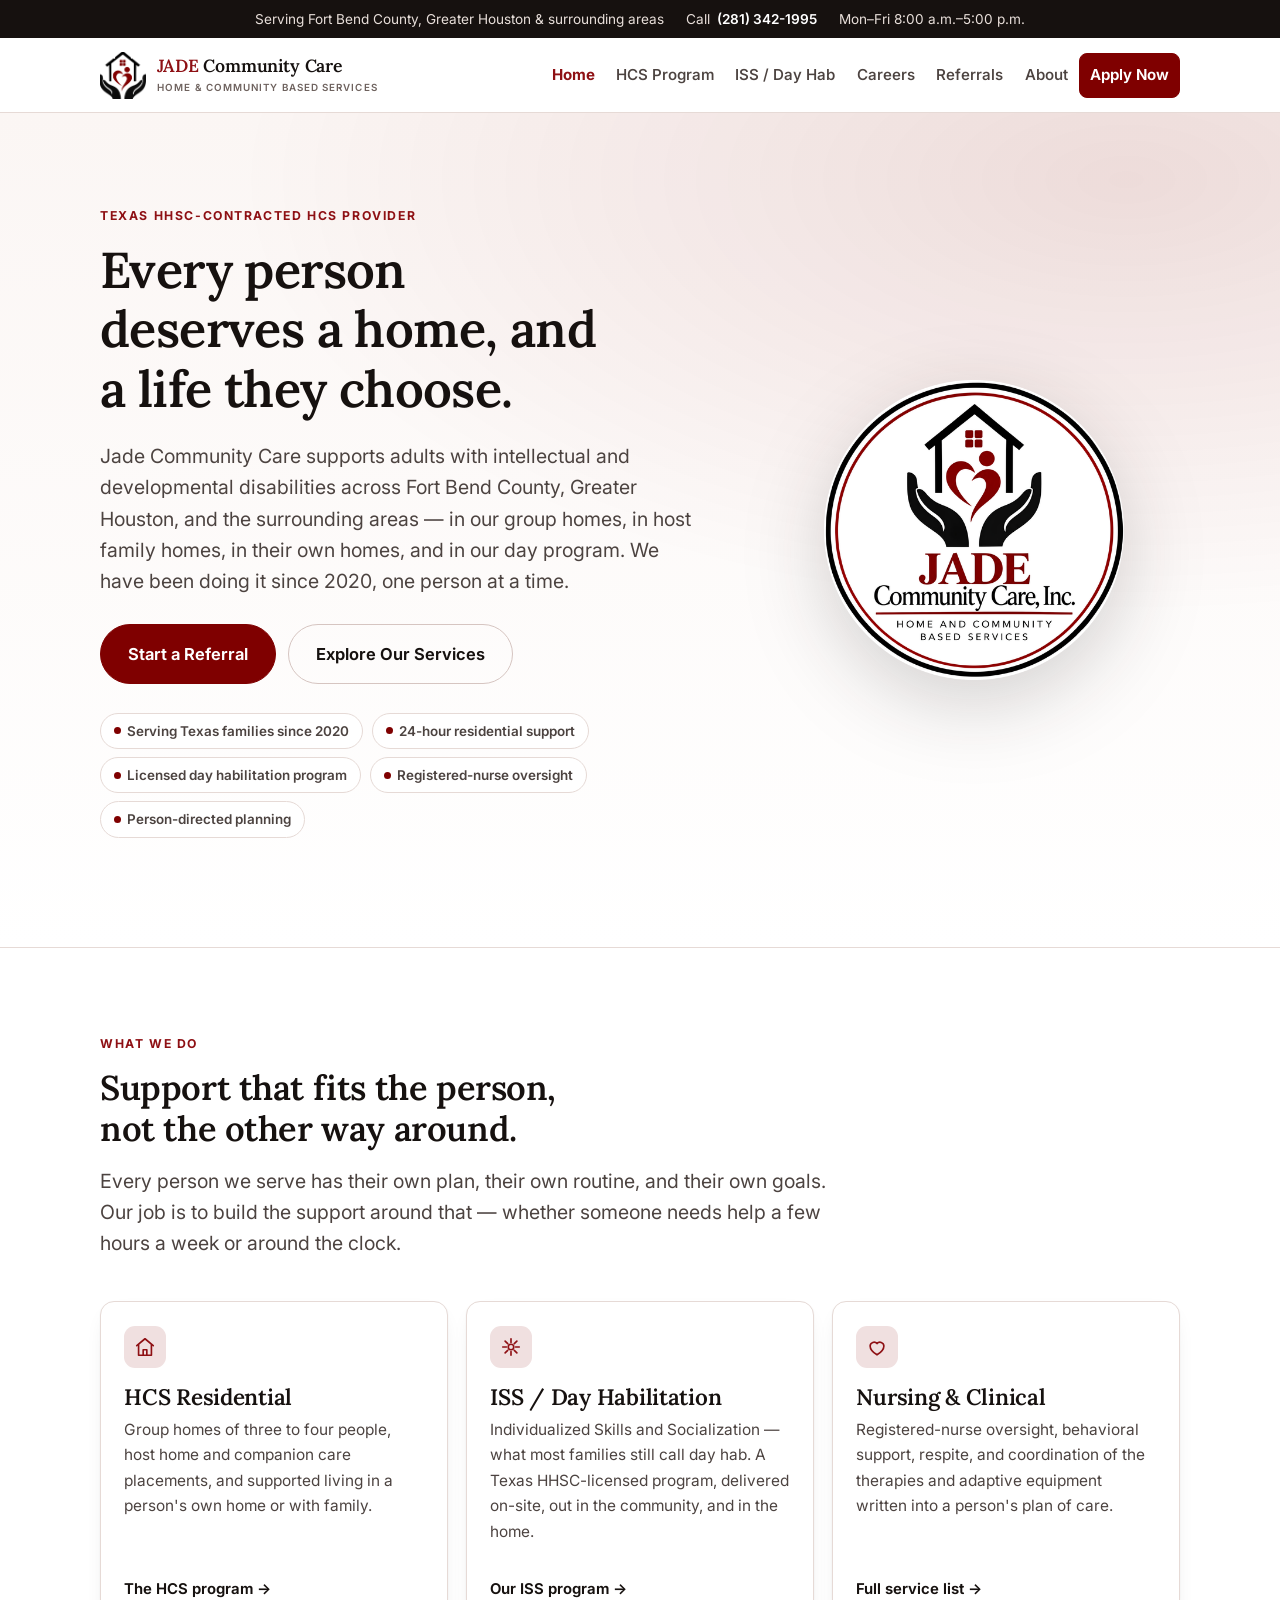
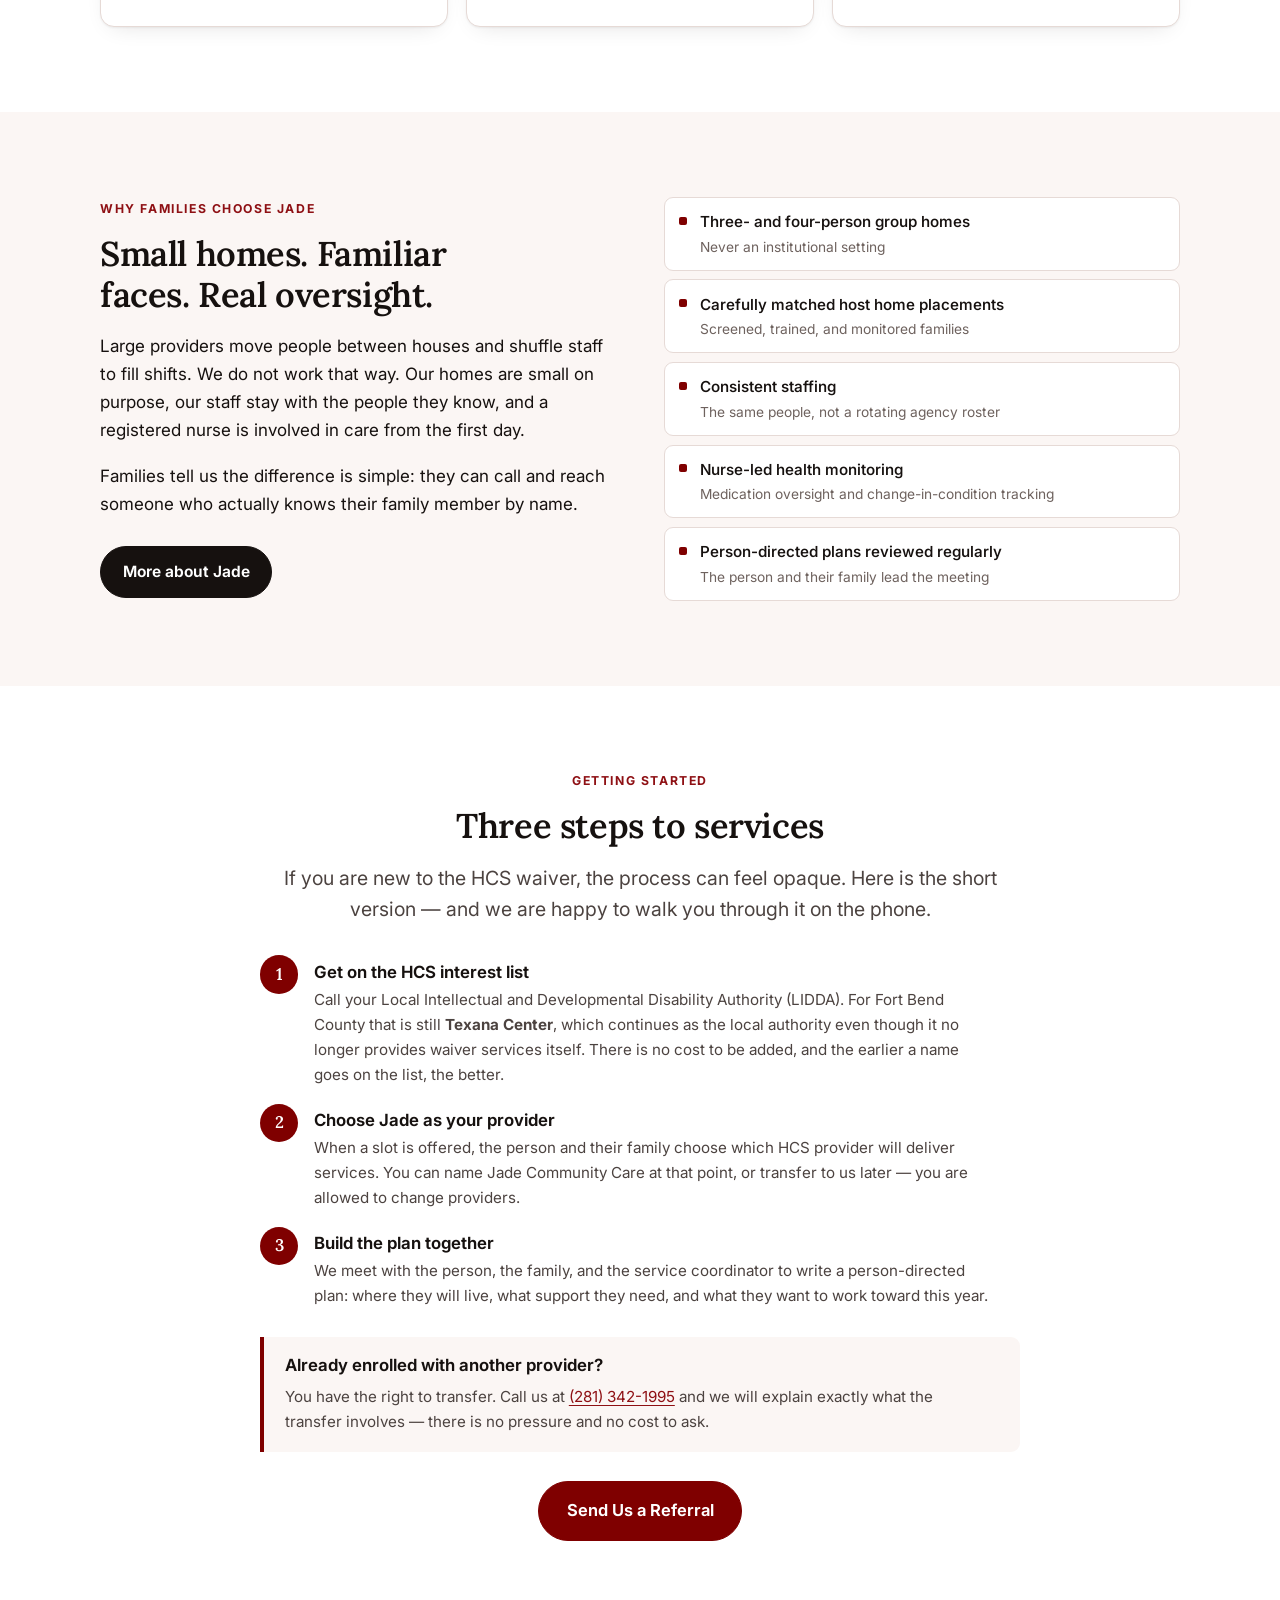
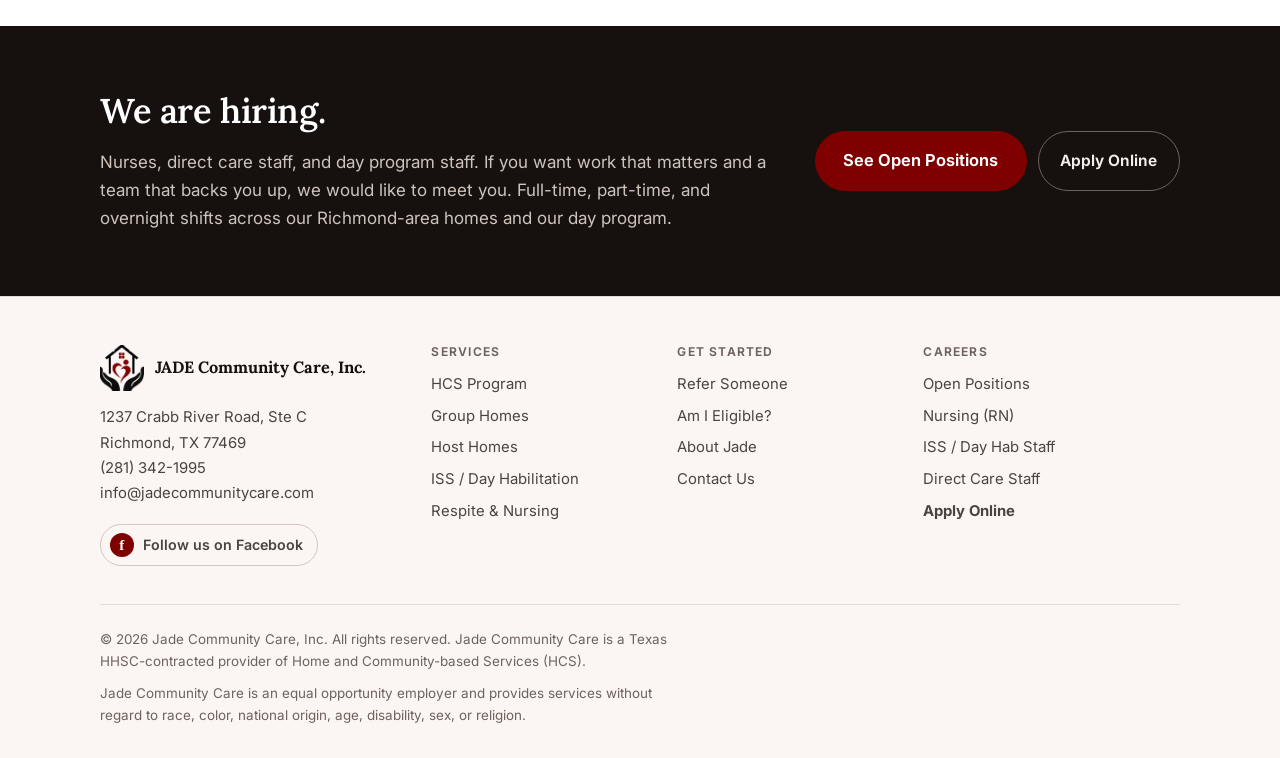
==== index.html @ 26a72722 "Add files via upload Initial site upload" ====
<!DOCTYPE html>
<html lang="en">
<head>
<meta charset="utf-8">
<meta name="viewport" content="width=device-width, initial-scale=1">
<title>Jade Community Care, Inc. | HCS Provider in Richmond, Texas</title>
<meta name="description" content="Jade Community Care provides Home and Community-based Services (HCS) and Individualized Skills and Socialization (day hab) to adults with intellectual and developmental disabilities in Fort Bend County, Greater Houston, and surrounding areas.">
<link rel="canonical" href="https://jadecommunitycare.com/">
<meta property="og:type" content="website">
<meta property="og:site_name" content="Jade Community Care, Inc.">
<meta property="og:title" content="Jade Community Care, Inc. | HCS Provider in Richmond, Texas">
<meta property="og:description" content="Jade Community Care provides Home and Community-based Services (HCS) and Individualized Skills and Socialization (day hab) to adults with intellectual and developmental disabilities in Fort Bend County, Greater Houston, and surrounding areas.">
<meta property="og:image" content="https://jadecommunitycare.com/assets/logo-512.png">
<meta name="twitter:card" content="summary">
<meta name="theme-color" content="#7F0000">
<link rel="icon" href="assets/favicon.ico" sizes="any">
<link rel="icon" type="image/png" href="assets/logo-192.png">
<link rel="apple-touch-icon" href="assets/logo-192.png">
<link rel="preconnect" href="https://fonts.googleapis.com">
<link rel="preconnect" href="https://fonts.gstatic.com" crossorigin>
<link href="https://fonts.googleapis.com/css2?family=Inter:wght@400;500;600;700&family=Lora:wght@500;600;700&display=swap" rel="stylesheet">
<link rel="stylesheet" href="assets/styles.css">
<script type="application/ld+json">
{
  "@context": "https://schema.org",
  "@type": "LocalBusiness",
  "name": "Jade Community Care, Inc.",
  "description": "Texas HHSC-contracted provider of Home and Community-based Services (HCS) and Individualized Skills and Socialization for adults with intellectual and developmental disabilities in Fort Bend County, Greater Houston, and surrounding areas.",
  "url": "https://jadecommunitycare.com/",
  "logo": "https://jadecommunitycare.com/assets/logo-512.png",
  "telephone": "(281) 342-1995",
  "email": "info@jadecommunitycare.com",
  "address": {
    "@type": "PostalAddress",
    "streetAddress": "1237 Crabb River Road, Ste C",
    "addressLocality": "Richmond",
    "addressRegion": "TX",
    "postalCode": "77469",
    "addressCountry": "US"
  },
  "areaServed": "Fort Bend County, Greater Houston, and surrounding areas in Texas",
  "sameAs": ["https://www.facebook.com/p/JADE-Community-Care-Inc-100076214989633/"],
  "openingHoursSpecification": {
    "@type": "OpeningHoursSpecification",
    "dayOfWeek": ["Monday","Tuesday","Wednesday","Thursday","Friday"],
    "opens": "08:00", "closes": "17:00"
  }
}
</script>
</head>
<body>
<a class="skip" href="#main">Skip to main content</a>
<div class="topbar"><div class="wrap">
  <span>Serving Fort Bend County, Greater Houston &amp; surrounding areas</span>
  <span>Call <a href="tel:+12813421995">(281) 342-1995</a></span>
  <span>Mon&ndash;Fri 8:00&nbsp;a.m.&ndash;5:00&nbsp;p.m.</span>
</div></div>
<header class="site-header"><div class="wrap">
  <a class="brand" href="index.html">
    <img src="assets/mark.png" alt="" width="46" height="48">
    <span><b><i>JADE</i> Community Care</b><small>Home &amp; Community Based Services</small></span>
  </a>
  <button class="nav-toggle" type="button" aria-expanded="false" aria-controls="nav">
    <svg width="16" height="16" viewBox="0 0 24 24" fill="none" stroke="currentColor" stroke-width="2.2" stroke-linecap="round" aria-hidden="true"><path d="M4 7h16M4 12h16M4 17h16"/></svg>
    Menu
  </button>
  <nav class="nav" id="nav" aria-label="Main">
    <a href="index.html" aria-current="page">Home</a><a href="hcs.html">HCS Program</a><a href="iss.html">ISS / Day Hab</a><a href="careers.html">Careers</a><a href="refer.html">Referrals</a><a href="about.html">About</a>
    <a class="btn btn--primary" href="apply.html">Apply Now</a>
  </nav>
</div></header>
<main id="main">

<section class="hero"><div class="wrap">
  <div>
    <p class="eyebrow">Texas HHSC-Contracted HCS Provider</p>
    <h1>Every person deserves a home, and a life they choose.</h1>
    <p class="lede">Jade Community Care supports adults with intellectual and developmental
    disabilities across Fort Bend County, Greater Houston, and the surrounding areas &mdash; in our
    group homes, in host family homes, in their own homes, and in our day program. We have been
    doing it since 2020, one person at a time.</p>
    <div class="btn-row">
      <a class="btn btn--primary btn--lg" href="refer.html">Start a Referral</a>
      <a class="btn btn--ghost btn--lg" href="hcs.html">Explore Our Services</a>
    </div>
    <ul class="trust">
      <li>Serving Texas families since 2020</li>
      <li>24-hour residential support</li>
      <li>Licensed day habilitation program</li>
      <li>Registered-nurse oversight</li>
      <li>Person-directed planning</li>
    </ul>
  </div>
  <div class="hero-art"><img src="assets/logo-512.png" alt="Jade Community Care, Inc. logo" width="512" height="512"></div>
</div></section>

<section class="section"><div class="wrap">
  <div class="narrow">
    <p class="eyebrow">What We Do</p>
    <h2>Support that fits the person, not the other way around.</h2>
    <p class="lede">Every person we serve has their own plan, their own routine, and their own
    goals. Our job is to build the support around that &mdash; whether someone needs help a few
    hours a week or around the clock.</p>
  </div>
  <div class="grid grid--3" style="margin-top:2.6rem">
    <a class="card card--link" href="hcs.html">
      <span class="card-ico" aria-hidden="true"><svg viewBox="0 0 24 24"><path d="M3 10.5 12 3l9 7.5"/><path d="M5 9.5V21h14V9.5"/><path d="M10 21v-6h4v6"/></svg></span>
      <h3>HCS Residential</h3>
      <p>Group homes of three to four people, host home and companion care placements, and
      supported living in a person's own home or with family.</p>
      <span class="card-link">The HCS program</span>
    </a>
    <a class="card card--link" href="iss.html">
      <span class="card-ico" aria-hidden="true"><svg viewBox="0 0 24 24"><path d="M12 3v4M12 17v4M3 12h4M17 12h4M5.6 5.6l2.8 2.8M15.6 15.6l2.8 2.8M18.4 5.6l-2.8 2.8M8.4 15.6l-2.8 2.8"/><circle cx="12" cy="12" r="3"/></svg></span>
      <h3>ISS / Day Habilitation</h3>
      <p>Individualized Skills and Socialization &mdash; what most families still call day hab. A
      Texas HHSC-licensed program, delivered on-site, out in the community, and in the home.</p>
      <span class="card-link">Our ISS program</span>
    </a>
    <a class="card card--link" href="hcs.html#services">
      <span class="card-ico" aria-hidden="true"><svg viewBox="0 0 24 24"><path d="M12 20.5s-7.5-4.6-7.5-9.7A4.3 4.3 0 0 1 12 8.2a4.3 4.3 0 0 1 7.5 2.6c0 5.1-7.5 9.7-7.5 9.7Z"/></svg></span>
      <h3>Nursing &amp; Clinical</h3>
      <p>Registered-nurse oversight, behavioral support, respite, and coordination of the therapies
      and adaptive equipment written into a person's plan of care.</p>
      <span class="card-link">Full service list</span>
    </a>
  </div>
</div></section>

<section class="section section--cream"><div class="wrap">
  <div class="grid grid--2" style="gap:3rem;align-items:center">
    <div>
      <p class="eyebrow">Why Families Choose Jade</p>
      <h2>Small homes. Familiar faces. Real oversight.</h2>
      <p>Large providers move people between houses and shuffle staff to fill shifts. We do not
      work that way. Our homes are small on purpose, our staff stay with the people they know, and
      a registered nurse is involved in care from the first day.</p>
      <p>Families tell us the difference is simple: they can call and reach someone who actually
      knows their family member by name.</p>
      <div class="btn-row"><a class="btn btn--dark" href="about.html">More about Jade</a></div>
    </div>
    <div>
      <ul class="svc-list" style="grid-template-columns:1fr">
        <li>Three- and four-person group homes<span>Never an institutional setting</span></li>
        <li>Carefully matched host home placements<span>Screened, trained, and monitored families</span></li>
        <li>Consistent staffing<span>The same people, not a rotating agency roster</span></li>
        <li>Nurse-led health monitoring<span>Medication oversight and change-in-condition tracking</span></li>
        <li>Person-directed plans reviewed regularly<span>The person and their family lead the meeting</span></li>
      </ul>
    </div>
  </div>
</div></section>

<section class="section"><div class="wrap">
  <div class="narrow center" style="margin-inline:auto">
    <p class="eyebrow">Getting Started</p>
    <h2>Three steps to services</h2>
    <p class="lede">If you are new to the HCS waiver, the process can feel opaque. Here is the
    short version &mdash; and we are happy to walk you through it on the phone.</p>
  </div>
  <div style="max-width:760px;margin-inline:auto">
    <ol class="steps">
      <li>
        <h4>Get on the HCS interest list</h4>
        <p>Call your Local Intellectual and Developmental Disability Authority (LIDDA). For Fort
        Bend County that is still <strong>Texana Center</strong>, which continues as the local
        authority even though it no longer provides waiver services itself. There is no cost to be
        added, and the earlier a name goes on the list, the better.</p>
      </li>
      <li>
        <h4>Choose Jade as your provider</h4>
        <p>When a slot is offered, the person and their family choose which HCS provider will
        deliver services. You can name Jade Community Care at that point, or transfer to us later
        &mdash; you are allowed to change providers.</p>
      </li>
      <li>
        <h4>Build the plan together</h4>
        <p>We meet with the person, the family, and the service coordinator to write a
        person-directed plan: where they will live, what support they need, and what they want to
        work toward this year.</p>
      </li>
    </ol>
    <div class="callout">
      <h4>Already enrolled with another provider?</h4>
      <p>You have the right to transfer. Call us at <a href="tel:+12813421995">(281) 342-1995</a>
      and we will explain exactly what the transfer involves &mdash; there is no pressure and no cost
      to ask.</p>
    </div>
    <div class="btn-row center" style="justify-content:center">
      <a class="btn btn--primary btn--lg" href="refer.html">Send Us a Referral</a>
    </div>
  </div>
</div></section>

<section class="band"><div class="wrap">
  <div><h2>We are hiring.</h2><p>Nurses, direct care staff, and day program staff. If you want work that matters and a team that backs you up, we would like to meet you. Full-time, part-time, and overnight shifts across our Richmond-area homes and our day program.</p></div>
  <div class="btn-row" style="margin:0">
    <a class="btn btn--primary btn--lg" href="careers.html">See Open Positions</a><a class="btn btn--ghost" style="border-color:#6E625E;color:#F4EEEB" href="apply.html">Apply Online</a>
  </div>
</div></section>

</main>
<footer class="site-footer"><div class="wrap">
  <div class="cols">
    <div>
      <div class="foot-brand">
        <img src="assets/mark.png" alt="" width="44" height="46">
        <b>JADE Community Care, Inc.</b>
      </div>
      <address>
        1237 Crabb River Road, Ste C<br>Richmond, TX 77469<br>
        <a href="tel:+12813421995">(281) 342-1995</a><br>
        <a href="mailto:info@jadecommunitycare.com">info@jadecommunitycare.com</a>
      </address>
      
      <a class="social" href="https://www.facebook.com/p/JADE-Community-Care-Inc-100076214989633/" target="_blank" rel="noopener">
        <span aria-hidden="true">f</span> Follow us on Facebook
      </a>
    </div>
    <div>
      <h4>Services</h4>
      <ul>
        <li><a href="hcs.html">HCS Program</a></li>
        <li><a href="hcs.html#living">Group Homes</a></li>
        <li><a href="hcs.html#living">Host Homes</a></li>
        <li><a href="iss.html">ISS / Day Habilitation</a></li>
        <li><a href="hcs.html#services">Respite &amp; Nursing</a></li>
      </ul>
    </div>
    <div>
      <h4>Get Started</h4>
      <ul>
        <li><a href="refer.html">Refer Someone</a></li>
        <li><a href="hcs.html#eligibility">Am I Eligible?</a></li>
        <li><a href="about.html">About Jade</a></li>
        <li><a href="about.html#contact">Contact Us</a></li>
      </ul>
    </div>
    <div>
      <h4>Careers</h4>
      <ul>
        <li><a href="careers.html">Open Positions</a></li>
        <li><a href="careers.html#nurses">Nursing (RN)</a></li>
        <li><a href="careers.html#iss-staff">ISS / Day Hab Staff</a></li>
        <li><a href="careers.html#dsp">Direct Care Staff</a></li>
        <li><a href="apply.html"><strong>Apply Online</strong></a></li>
      </ul>
    </div>
  </div>
  <div class="colophon">
    <p>&copy; 2026 Jade Community Care, Inc. All rights reserved. Jade Community Care is a Texas
    HHSC-contracted provider of Home and Community-based Services (HCS).</p>
    <p>Jade Community Care is an equal opportunity employer and provides services without regard to
    race, color, national origin, age, disability, sex, or religion.</p>
  </div>
</div></footer>
<script src="assets/app.js"></script>
</body>
</html>
---- assets/styles.css ----
/* Jade Community Care — site styles */

:root {
  --ink:        #16110F;
  --ink-2:      #4C4340;
  --ink-3:      #6E625E;
  --red:        #7F0000;
  --red-deep:   #8E1014;
  --red-ink:    #5E0000;
  --paper:      #FFFFFF;
  --cream:      #FBF6F4;
  --cream-2:    #F3EBE8;
  --line:       #E6DAD6;
  --line-2:     #D6C5C1;
  --focus:      #0B57D0;
  --shadow:     0 1px 2px rgba(22,17,15,.05), 0 8px 24px -12px rgba(22,17,15,.16);
  --shadow-lg:  0 2px 4px rgba(22,17,15,.05), 0 24px 48px -20px rgba(22,17,15,.24);
  --radius:     14px;
  --radius-sm:  9px;
  --maxw:       1120px;
  --serif: "Lora", Georgia, "Times New Roman", serif;
  --sans: "Inter", -apple-system, BlinkMacSystemFont, "Segoe UI", Roboto, Helvetica, Arial, sans-serif;
}

:root:not([data-theme="light"]) {
  color-scheme: light;
}

@media (prefers-color-scheme: dark) {
  :root:not([data-theme="light"]) {
    --ink:      #F4EEEB;
    --ink-2:    #C9BDB8;
    --ink-3:    #A3948E;
    --red:      #E0645C;
    --red-deep: #F2948C;
    --red-ink:  #F7B4AE;
    --paper:    #16110F;
    --cream:    #1D1715;
    --cream-2:  #26201D;
    --line:     #372F2C;
    --line-2:   #4A403C;
    --focus:    #8AB4F8;
    --shadow:   0 1px 2px rgba(0,0,0,.4), 0 8px 24px -12px rgba(0,0,0,.6);
    --shadow-lg:0 2px 4px rgba(0,0,0,.4), 0 24px 48px -20px rgba(0,0,0,.7);
    color-scheme: dark;
  }
}

:root[data-theme="dark"] {
  --ink:      #F4EEEB;
  --ink-2:    #C9BDB8;
  --ink-3:    #A3948E;
  --red:      #E0645C;
  --red-deep: #F2948C;
  --red-ink:  #F7B4AE;
  --paper:    #16110F;
  --cream:    #1D1715;
  --cream-2:  #26201D;
  --line:     #372F2C;
  --line-2:   #4A403C;
  --focus:    #8AB4F8;
  color-scheme: dark;
}

* { box-sizing: border-box; }

html { -webkit-text-size-adjust: 100%; scroll-behavior: smooth; }
@media (prefers-reduced-motion: reduce) {
  html { scroll-behavior: auto; }
  *, *::before, *::after { animation-duration: .001ms !important; transition-duration: .001ms !important; }
}

body {
  margin: 0;
  background: var(--paper);
  color: var(--ink);
  font-family: var(--sans);
  font-size: 17px;
  line-height: 1.65;
  -webkit-font-smoothing: antialiased;
}

img { max-width: 100%; height: auto; }

h1, h2, h3, h4 {
  font-family: var(--serif);
  font-weight: 600;
  line-height: 1.18;
  letter-spacing: -.012em;
  color: var(--ink);
  margin: 0 0 .5em;
  text-wrap: balance;
}
h1 { font-size: clamp(2rem, 1.35rem + 2.6vw, 3.15rem); }
h2 { font-size: clamp(1.5rem, 1.2rem + 1.35vw, 2.15rem); }
h3 { font-size: clamp(1.15rem, 1.05rem + .45vw, 1.4rem); }
h4 { font-size: 1.05rem; font-family: var(--sans); font-weight: 650; letter-spacing: 0; }

p { margin: 0 0 1.1em; max-width: 68ch; }
p:last-child { margin-bottom: 0; }

a { color: var(--red-deep); text-underline-offset: .18em; text-decoration-thickness: .07em; }
a:hover { color: var(--red-ink); }

:focus-visible {
  outline: 3px solid var(--focus);
  outline-offset: 2px;
  border-radius: 4px;
}

.skip {
  position: absolute; left: -9999px; top: 0;
  background: var(--ink); color: var(--paper);
  padding: .7rem 1.1rem; z-index: 200; border-radius: 0 0 8px 0; font-weight: 600;
}
.skip:focus { left: 0; }

.wrap { width: 100%; max-width: var(--maxw); margin-inline: auto; padding-inline: 20px; }
.narrow { max-width: 760px; }

.section { padding-block: clamp(3rem, 1.8rem + 4.4vw, 5.5rem); }
.section--cream { background: var(--cream); }
.section--tight { padding-block: clamp(2.2rem, 1.5rem + 2.6vw, 3.4rem); }

.eyebrow {
  font-family: var(--sans);
  font-size: .765rem;
  font-weight: 700;
  letter-spacing: .13em;
  text-transform: uppercase;
  color: var(--red-deep);
  margin: 0 0 .85rem;
}

.lede { font-size: clamp(1.06rem, 1rem + .35vw, 1.22rem); color: var(--ink-2); line-height: 1.6; }

/* ---------- header ---------- */

.topbar {
  background: var(--ink);
  color: var(--cream-2);
  font-size: .85rem;
}
.topbar .wrap {
  display: flex; flex-wrap: wrap; gap: .35rem 1.4rem;
  align-items: center; justify-content: center;
  padding-block: .5rem;
}
.topbar a { color: #fff; font-weight: 600; text-decoration: none; }
.topbar a:hover { text-decoration: underline; }
:root[data-theme="dark"] .topbar,
.topbar { color: #E8DFDA; }
.topbar span { display: inline-flex; align-items: center; gap: .45rem; }

.site-header {
  position: sticky; top: 0; z-index: 100;
  background: color-mix(in srgb, var(--paper) 92%, transparent);
  backdrop-filter: saturate(1.6) blur(12px);
  border-bottom: 1px solid var(--line);
}
.site-header .wrap {
  display: flex; align-items: center; gap: 1rem;
  min-height: 74px;
}

.brand { display: flex; align-items: center; gap: .7rem; text-decoration: none; color: var(--ink); margin-right: auto; }
.brand img { width: 46px; height: 48px; object-fit: contain; flex: none; }
.brand b { display: block; white-space: nowrap; font-family: var(--serif); font-size: 1.1rem; font-weight: 600; line-height: 1.1; letter-spacing: -.01em; }
.brand b i { font-style: normal; color: var(--red-deep); }
.brand small { display: block; white-space: nowrap; font-size: .615rem; letter-spacing: .11em; text-transform: uppercase; color: var(--ink-3); font-weight: 600; margin-top: .2rem; }

.nav { display: flex; align-items: center; gap: .1rem; }
.nav a {
  display: block; padding: .55rem .62rem; border-radius: 8px; white-space: nowrap;
  color: var(--ink-2); text-decoration: none; font-weight: 550; font-size: .945rem;
}
.nav a:hover { background: var(--cream-2); color: var(--ink); }
.nav a[aria-current="page"] { color: var(--red-deep); font-weight: 700; }

.nav-toggle {
  display: none; align-items: center; gap: .5rem;
  background: var(--cream-2); border: 1px solid var(--line-2); color: var(--ink);
  font: inherit; font-weight: 600; font-size: .9rem;
  padding: .5rem .8rem; border-radius: 9px; cursor: pointer;
}

@media (max-width: 1080px) {
  .nav-toggle { display: inline-flex; }
  .nav {
    display: none; position: absolute; left: 0; right: 0; top: 100%;
    flex-direction: column; align-items: stretch; gap: 0;
    background: var(--paper); border-bottom: 1px solid var(--line);
    padding: .5rem 20px 1rem; box-shadow: var(--shadow);
  }
  .nav.open { display: flex; }
  .nav a { padding: .8rem .4rem; white-space: normal; border-bottom: 1px solid var(--line); font-size: 1.02rem; }
  .nav .btn { margin-top: .8rem; text-align: center; border-bottom: 0; }
}

/* ---------- buttons ---------- */

.btn {
  display: inline-flex; align-items: center; justify-content: center; gap: .5rem;
  padding: .78rem 1.35rem;
  border-radius: 999px;
  border: 1.5px solid transparent;
  font: inherit; font-weight: 650; font-size: .97rem;
  text-decoration: none; cursor: pointer;
  transition: transform .12s ease, background .15s ease, border-color .15s ease;
}
.btn:active { transform: translateY(1px); }
.btn--primary { background: var(--red); border-color: var(--red); color: #fff; }
.btn--primary:hover { background: #660000; border-color: #660000; color: #fff; }
:root[data-theme="dark"] .btn--primary,
.btn--primary { color: #fff; }
@media (prefers-color-scheme: dark) {
  :root:not([data-theme="light"]) .btn--primary { background: #C2564E; border-color: #C2564E; color: #fff; }
  :root:not([data-theme="light"]) .btn--primary:hover { background: #A9453E; border-color: #A9453E; }
}
.btn--ghost { border-color: var(--line-2); color: var(--ink); background: transparent; }
.btn--ghost:hover { background: var(--cream-2); color: var(--ink); border-color: var(--ink-3); }
.btn--dark { background: var(--ink); border-color: var(--ink); color: var(--paper); }
.btn--dark:hover { color: var(--paper); opacity: .88; }
.btn--lg { padding: .95rem 1.7rem; font-size: 1.03rem; }
.btn--block { width: 100%; }

.btn-row { display: flex; flex-wrap: wrap; gap: .7rem; margin-top: 1.7rem; }

/* ---------- hero ---------- */

.hero {
  position: relative;
  background:
    radial-gradient(120% 90% at 88% 8%, color-mix(in srgb, var(--red) 11%, transparent) 0%, transparent 58%),
    linear-gradient(180deg, var(--cream) 0%, var(--paper) 100%);
  border-bottom: 1px solid var(--line);
  overflow: hidden;
}
.hero .wrap {
  display: grid; grid-template-columns: 1.25fr .85fr; gap: clamp(2rem, 1rem + 4vw, 4rem);
  align-items: center;
  padding-block: clamp(3rem, 1.8rem + 5vw, 6rem);
}
.hero h1 { margin-bottom: .45em; }
.hero-art { display: grid; place-items: center; }
.hero-art img { width: min(300px, 100%); filter: drop-shadow(0 24px 40px rgba(22,17,15,.18)); }
@media (max-width: 860px) {
  .hero .wrap { grid-template-columns: 1fr; }
  .hero-art { order: -1; }
  .hero-art img { width: min(180px, 55%); }
}

.trust {
  display: flex; flex-wrap: wrap; gap: .5rem .55rem; margin-top: 1.8rem; padding: 0; list-style: none;
}
.trust li {
  display: inline-flex; align-items: center; gap: .4rem;
  background: var(--paper); border: 1px solid var(--line);
  border-radius: 999px; padding: .38rem .8rem;
  font-size: .84rem; font-weight: 600; color: var(--ink-2);
}
.trust li::before { content: ""; width: 7px; height: 7px; border-radius: 50%; background: var(--red); flex: none; }

/* ---------- cards ---------- */

.grid { display: grid; gap: 1.15rem; }
.grid--3 { grid-template-columns: repeat(auto-fit, minmax(270px, 1fr)); }
.grid--2 { grid-template-columns: repeat(auto-fit, minmax(320px, 1fr)); }

.card {
  background: var(--paper);
  border: 1px solid var(--line);
  border-radius: var(--radius);
  padding: 1.5rem 1.45rem;
  box-shadow: var(--shadow);
  display: flex; flex-direction: column;
}
.card h3 { margin-bottom: .4rem; }
.card p { font-size: .965rem; color: var(--ink-2); }
.card .card-link { margin-top: auto; padding-top: 1rem; font-weight: 650; font-size: .93rem; text-decoration: none; }
.card .card-link::after { content: " \2192"; }
.card .card-link:hover { text-decoration: underline; }
.card--link { text-decoration: none; color: inherit; transition: border-color .15s ease, transform .15s ease, box-shadow .15s ease; }
.card--link:hover { border-color: var(--line-2); transform: translateY(-2px); box-shadow: var(--shadow-lg); color: inherit; }

.card-ico {
  width: 42px; height: 42px; border-radius: 11px;
  background: color-mix(in srgb, var(--red) 12%, var(--paper));
  display: grid; place-items: center; margin-bottom: 1rem; flex: none;
}
.card-ico svg { width: 22px; height: 22px; stroke: var(--red-deep); fill: none; stroke-width: 1.8; stroke-linecap: round; stroke-linejoin: round; }

/* ---------- service list ---------- */

.svc-list { list-style: none; margin: 0; padding: 0; display: grid; gap: .55rem; grid-template-columns: repeat(auto-fit, minmax(260px, 1fr)); }
.svc-list li {
  position: relative; padding: .7rem .9rem .7rem 2.2rem;
  background: var(--paper); border: 1px solid var(--line); border-radius: var(--radius-sm);
  font-size: .95rem; font-weight: 550;
}
.svc-list li::before {
  content: ""; position: absolute; left: .85rem; top: 1.18rem;
  width: 8px; height: 8px; border-radius: 2px; background: var(--red);
}
.svc-list li span { display: block; font-weight: 400; font-size: .86rem; color: var(--ink-3); margin-top: .1rem; }

/* ---------- steps ---------- */

.steps { list-style: none; counter-reset: s; margin: 2rem 0 0; padding: 0; display: grid; gap: 1.1rem; }
.steps li {
  counter-increment: s; position: relative; padding-left: 3.4rem; min-height: 2.4rem;
}
.steps li::before {
  content: counter(s);
  position: absolute; left: 0; top: -.1rem;
  width: 2.4rem; height: 2.4rem; border-radius: 50%;
  background: var(--red); color: #fff;
  display: grid; place-items: center;
  font-family: var(--serif); font-size: 1.05rem; font-weight: 600;
}
.steps li h4 { margin: .35rem 0 .3rem; }
.steps li p { font-size: .95rem; color: var(--ink-2); }

/* ---------- accordion ---------- */

details.acc {
  border: 1px solid var(--line); border-radius: var(--radius-sm);
  background: var(--paper); margin-bottom: .65rem;
}
details.acc > summary {
  cursor: pointer; list-style: none;
  padding: 1rem 2.6rem 1rem 1.1rem; position: relative;
  font-weight: 640; font-size: 1rem;
  border-radius: var(--radius-sm);
}
details.acc > summary::-webkit-details-marker { display: none; }
details.acc > summary::after {
  content: ""; position: absolute; right: 1.1rem; top: 1.35rem;
  width: 9px; height: 9px; border-right: 2px solid var(--red-deep); border-bottom: 2px solid var(--red-deep);
  transform: rotate(45deg); transition: transform .18s ease;
}
details.acc[open] > summary::after { transform: rotate(-135deg); top: 1.5rem; }
details.acc > div { padding: 0 1.1rem 1.1rem; color: var(--ink-2); font-size: .96rem; }
details.acc > div p { font-size: inherit; }

/* ---------- callout ---------- */

.callout {
  border-left: 4px solid var(--red);
  background: var(--cream);
  border-radius: 0 var(--radius-sm) var(--radius-sm) 0;
  padding: 1.15rem 1.3rem;
  margin: 1.8rem 0;
}
.callout h4 { margin-top: 0; }
.callout p { font-size: .95rem; color: var(--ink-2); }

/* ---------- CTA band ---------- */

.band {
  background: var(--ink); color: #F4EEEB;
  padding-block: clamp(2.6rem, 1.8rem + 3vw, 4rem);
}
.band h2 { color: #fff; }
.band p { color: #CFC3BE; }
.band .wrap { display: grid; grid-template-columns: 1.4fr auto; gap: 2rem; align-items: center; }
@media (max-width: 760px) { .band .wrap { grid-template-columns: 1fr; } }

/* ---------- roles ---------- */

.role {
  border: 1px solid var(--line); border-radius: var(--radius);
  background: var(--paper); padding: 1.6rem 1.5rem; box-shadow: var(--shadow);
  margin-bottom: 1.1rem;
}
.role-head { display: flex; flex-wrap: wrap; gap: .6rem 1rem; align-items: baseline; justify-content: space-between; }
.role-head h3 { margin: 0; }
.tag {
  display: inline-block; font-size: .755rem; font-weight: 700; letter-spacing: .07em; text-transform: uppercase;
  background: color-mix(in srgb, var(--red) 12%, var(--paper)); color: var(--red-ink);
  border-radius: 999px; padding: .3rem .7rem;
}
.role ul { margin: .9rem 0 0; padding-left: 1.15rem; color: var(--ink-2); font-size: .95rem; }
.role ul li { margin-bottom: .3rem; }
.role .meta { font-size: .89rem; color: var(--ink-3); margin: .5rem 0 0; font-weight: 600; }

/* ---------- forms ---------- */

.form { margin-top: 2rem; }
fieldset {
  border: 1px solid var(--line); border-radius: var(--radius);
  padding: 1.5rem 1.4rem 1.6rem; margin: 0 0 1.3rem;
  background: var(--paper);
}
legend {
  font-family: var(--serif); font-size: 1.2rem; font-weight: 600;
  padding: 0 .55rem; margin-left: -.55rem; color: var(--ink);
}
legend small { display: block; font-family: var(--sans); font-size: .82rem; font-weight: 500; color: var(--ink-3); letter-spacing: 0; }

.field { margin-bottom: 1.05rem; }
.field:last-child { margin-bottom: 0; }
.row { display: grid; gap: 1.05rem; grid-template-columns: repeat(2, minmax(0, 1fr)); align-items: end; }
.row-3    { grid-template-columns: repeat(3, minmax(0, 1fr)); }
.row-name { grid-template-columns: minmax(0,1fr) 5.5rem minmax(0,1fr); }
.row-csz  { grid-template-columns: minmax(0,1fr) 7rem 8rem; }
.row-street { grid-template-columns: minmax(0,1fr) 11rem; }
@media (max-width: 660px) {
  .row, .row-3, .row-name, .row-csz, .row-street { grid-template-columns: 1fr; }
}

label { display: block; font-weight: 600; font-size: .93rem; margin-bottom: .38rem; color: var(--ink); }
label .req { color: var(--red-deep); }
label .hint { display: block; font-weight: 400; font-size: .84rem; color: var(--ink-3); margin-top: .15rem; }

input[type="text"], input[type="email"], input[type="tel"], input[type="date"], input[type="url"],
input[type="number"], select, textarea {
  width: 100%; font: inherit; font-size: 1rem;
  color: var(--ink); background: var(--paper);
  border: 1.5px solid var(--line-2); border-radius: var(--radius-sm);
  padding: .68rem .8rem;
}
textarea { min-height: 110px; resize: vertical; line-height: 1.55; }
select {
  appearance: none;
  background-image: linear-gradient(45deg, transparent 50%, var(--ink-3) 50%), linear-gradient(135deg, var(--ink-3) 50%, transparent 50%);
  background-position: calc(100% - 20px) 1.18rem, calc(100% - 14px) 1.18rem;
  background-size: 6px 6px, 6px 6px;
  background-repeat: no-repeat;
  padding-right: 2.4rem;
}
input:hover, select:hover, textarea:hover { border-color: var(--ink-3); }
input:focus, select:focus, textarea:focus { border-color: var(--focus); }
input[type="file"] {
  width: 100%; font: inherit; font-size: .93rem;
  padding: .6rem; border: 1.5px dashed var(--line-2); border-radius: var(--radius-sm);
  background: var(--cream); color: var(--ink-2);
}

.check { display: flex; gap: .65rem; align-items: flex-start; margin-bottom: .55rem; }
.check input { margin-top: .3rem; width: 18px; height: 18px; flex: none; accent-color: var(--red); }
.check label { margin: 0; font-weight: 500; font-size: .95rem; }
.check-grid { display: grid; grid-template-columns: repeat(auto-fit, minmax(190px, 1fr)); gap: .1rem .9rem; }

.radio-row { display: flex; flex-wrap: wrap; gap: .5rem .9rem; }
.radio-row .check { margin-bottom: 0; }

.honey { position: absolute !important; left: -9999px !important; }

.legal { font-size: .87rem; color: var(--ink-3); }
.legal p { font-size: inherit; }

.form-note {
  background: var(--cream); border: 1px solid var(--line);
  border-radius: var(--radius-sm); padding: 1rem 1.15rem;
  font-size: .9rem; color: var(--ink-2); margin-bottom: 1.5rem;
}

/* ---------- contact ---------- */

.contact-card {
  background: var(--paper); border: 1px solid var(--line);
  border-radius: var(--radius); padding: 1.6rem 1.5rem; box-shadow: var(--shadow);
}
.contact-card dl { margin: 0; display: grid; gap: 1.1rem; }
.contact-card dt { font-size: .755rem; font-weight: 700; letter-spacing: .1em; text-transform: uppercase; color: var(--ink-3); margin-bottom: .2rem; }
.contact-card dd { margin: 0; font-size: 1.02rem; font-weight: 550; }
.contact-card dd a { font-weight: 650; }

/* ---------- footer ---------- */

.site-footer { background: var(--cream); border-top: 1px solid var(--line); padding-block: 3rem 2rem; font-size: .93rem; }
.site-footer .cols { display: grid; grid-template-columns: 1.4fr 1fr 1fr 1.2fr; gap: 2rem; }
@media (max-width: 860px) { .site-footer .cols { grid-template-columns: 1fr 1fr; } }
@media (max-width: 520px) { .site-footer .cols { grid-template-columns: 1fr; } }
.site-footer h4 { font-size: .755rem; letter-spacing: .1em; text-transform: uppercase; color: var(--ink-3); margin-bottom: .8rem; }
.site-footer ul { list-style: none; margin: 0; padding: 0; }
.site-footer li { margin-bottom: .45rem; }
.site-footer a { color: var(--ink-2); text-decoration: none; }
.site-footer a:hover { color: var(--red-deep); text-decoration: underline; }
.site-footer address { font-style: normal; color: var(--ink-2); line-height: 1.7; }
.foot-brand { display: flex; gap: .7rem; align-items: center; margin-bottom: .9rem; }
.foot-brand img { width: 44px; height: 46px; object-fit: contain; }
.foot-brand b { font-family: var(--serif); font-size: 1.02rem; }
.colophon {
  margin-top: 2.4rem; padding-top: 1.4rem; border-top: 1px solid var(--line);
  display: flex; flex-wrap: wrap; gap: .6rem 1.6rem; justify-content: space-between;
  font-size: .84rem; color: var(--ink-3);
}
.colophon p { margin: 0; max-width: 72ch; }

/* ---------- misc ---------- */

.sr-only {
  position: absolute; width: 1px; height: 1px; padding: 0; margin: -1px;
  overflow: hidden; clip: rect(0,0,0,0); white-space: nowrap; border: 0;
}
.center { text-align: center; }
.center p { margin-inline: auto; }
.center .btn-row { justify-content: center; }
hr.rule { border: 0; border-top: 1px solid var(--line); margin: 2.6rem 0; }

.confirm {
  display: grid; place-items: center; text-align: center;
  min-height: 62vh; padding-block: 4rem;
}
.confirm .tick {
  width: 76px; height: 76px; border-radius: 50%;
  background: color-mix(in srgb, var(--red) 12%, var(--paper));
  display: grid; place-items: center; margin-bottom: 1.6rem;
}
.confirm .tick svg { width: 38px; height: 38px; stroke: var(--red); fill: none; stroke-width: 2.4; stroke-linecap: round; stroke-linejoin: round; }

table.rates { width: 100%; border-collapse: collapse; font-size: .94rem; }
table.rates th, table.rates td { text-align: left; padding: .75rem .8rem; border-bottom: 1px solid var(--line); }
table.rates th { font-size: .78rem; letter-spacing: .08em; text-transform: uppercase; color: var(--ink-3); }
.table-scroll { overflow-x: auto; }

@media (max-width: 620px) {
  .brand small { display: none; }
  .brand b { font-size: 1.02rem; }
  .brand img { width: 40px; height: 42px; }
  .site-header .wrap { min-height: 66px; gap: .6rem; }
  .topbar { font-size: .8rem; }
}

/* nav link rules must not win over button styling */
.nav a.btn--primary { color: #fff; background: var(--red); border-color: var(--red); font-weight: 650; }
.nav a.btn--primary:hover { color: #fff; background: #660000; border-color: #660000; }
@media (prefers-color-scheme: dark) {
  :root:not([data-theme="light"]) .nav a.btn--primary { background: #C2564E; border-color: #C2564E; color: #fff; }
}
:root[data-theme="dark"] .nav a.btn--primary { background: #C2564E; border-color: #C2564E; color: #fff; }
.band a.btn--ghost { color: #F4EEEB; border-color: #6E625E; }
.band a.btn--ghost:hover { color: #fff; background: rgba(255,255,255,.08); border-color: #9B8D88; }

/* legend: render as a full-width heading inside the fieldset instead of
   notching the border (multi-line legends overlap the border otherwise) */
fieldset { padding-top: 1.4rem; }
legend {
  float: left; width: 100%;
  padding: 0 0 .75rem; margin: 0 0 1.25rem;
  border-bottom: 1px solid var(--line);
}
legend small { margin-top: .15rem; }
legend ~ * { clear: left; }

/* ---------- print: save a completed application as a PDF ---------- */

.print-only { display: none; }

@media print {
  :root {
    --ink: #000; --ink-2: #222; --ink-3: #444;
    --paper: #fff; --cream: #fff; --cream-2: #fff;
    --line: #999; --line-2: #666; --red: #7F0000; --red-deep: #5E0000;
  }
  @page { size: letter; margin: 0.6in 0.65in 0.7in; }

  .topbar, .site-header, .site-footer, .band, .btn, .btn-row,
  .skip, .form-note, .hero-art, .nav, .nav-toggle, .trust { display: none !important; }

  body { background: #fff !important; color: #000; font-size: 10.5pt; line-height: 1.4; }
  main { padding: 0 !important; }
  .section { padding-block: 0 !important; background: #fff !important; border: 0 !important; }
  .wrap { max-width: none; padding-inline: 0; }
  .narrow { max-width: none; }
  .section--tight .eyebrow, .section--tight h1, .section--tight .lede { display: none; }

  .print-only { display: block; }
  .print-head {
    display: flex; align-items: center; gap: 14px;
    border-bottom: 2px solid #7F0000; padding-bottom: 10px; margin-bottom: 16px;
  }
  .print-head img { width: 62px; height: 64px; }
  .print-head b { font-family: var(--serif); font-size: 15pt; display: block; line-height: 1.15; }
  .print-head span { font-size: 8pt; letter-spacing: .09em; text-transform: uppercase; color: #444; }
  .print-head .doc { margin-left: auto; text-align: right; font-size: 9pt; color: #333; }
  .print-head .doc strong { display: block; font-size: 12pt; color: #000; }

  .form { margin-top: 0; }
  fieldset {
    border: 0; padding: 6px 0 4px; margin: 0 0 10px;
    background: #fff; break-inside: avoid;
  }
  legend {
    float: left; width: 100%;
    border: 0; border-bottom: 1px solid #BBB; padding: 0 0 4px; margin: 0 0 9px;
    font-size: 12pt; font-weight: 700; color: #7F0000;
  }
  legend small { font-size: 8.5pt; color: #555; }
  legend ~ * { clear: left; }

  .field { margin-bottom: 8px; break-inside: avoid; }
  .row { gap: 14px; }
  label { font-size: 8.5pt; font-weight: 700; color: #333; margin-bottom: 1px; }
  label .hint { display: none; }
  label .req { color: #888; }

  input[type="text"], input[type="email"], input[type="tel"], input[type="date"],
  input[type="number"], input[type="url"], select, textarea {
    border: 0; border-bottom: 1px solid #999; border-radius: 0;
    padding: 1px 0 2px; font-size: 10.5pt; background: #fff !important;
    color: #000; -webkit-appearance: none; appearance: none;
    background-image: none !important;
  }
  textarea { min-height: 0; height: auto; overflow: visible; border: 1px solid #BBB; padding: 4px; }
  input[type="file"] { display: none; }
  .field:has(input[type="file"]) { display: none; }
  *:focus, *:focus-visible { outline: none !important; box-shadow: none !important; }
  input:focus, select:focus, textarea:focus { border-color: #999 !important; }
  .check input { width: 11px; height: 11px; }
  .check label { font-size: 9.5pt; font-weight: 500; }
  .check-grid { gap: 0 14px; }
  .legal { font-size: 8pt; color: #333; }
  .callout { border-left: 3px solid #7F0000; background: #fff; padding: 8px 10px; }
  hr.rule { margin: 10px 0; }
  h4 { font-size: 10pt; margin: 10px 0 4px; }

  .print-foot {
    display: block; margin-top: 14px; padding-top: 8px;
    border-top: 1px solid #BBB; font-size: 8pt; color: #444; text-align: center;
  }
  a { color: #000; text-decoration: none; }
}

/* social link */
.social {
  display: inline-flex; align-items: center; gap: .55rem;
  margin-top: 1.1rem; padding: .5rem .9rem .5rem .55rem;
  border: 1px solid var(--line-2); border-radius: 999px;
  font-weight: 600; font-size: .89rem; color: var(--ink-2) !important;
  text-decoration: none !important;
}
.social span {
  width: 24px; height: 24px; border-radius: 50%; flex: none;
  background: var(--red); color: #fff;
  display: grid; place-items: center;
  font-family: Georgia, "Times New Roman", serif; font-weight: 700; font-size: .95rem;
  line-height: 1; padding-bottom: 1px;
}
.social:hover { border-color: var(--ink-3); color: var(--ink) !important; }
@media print { .social { display: none; } }
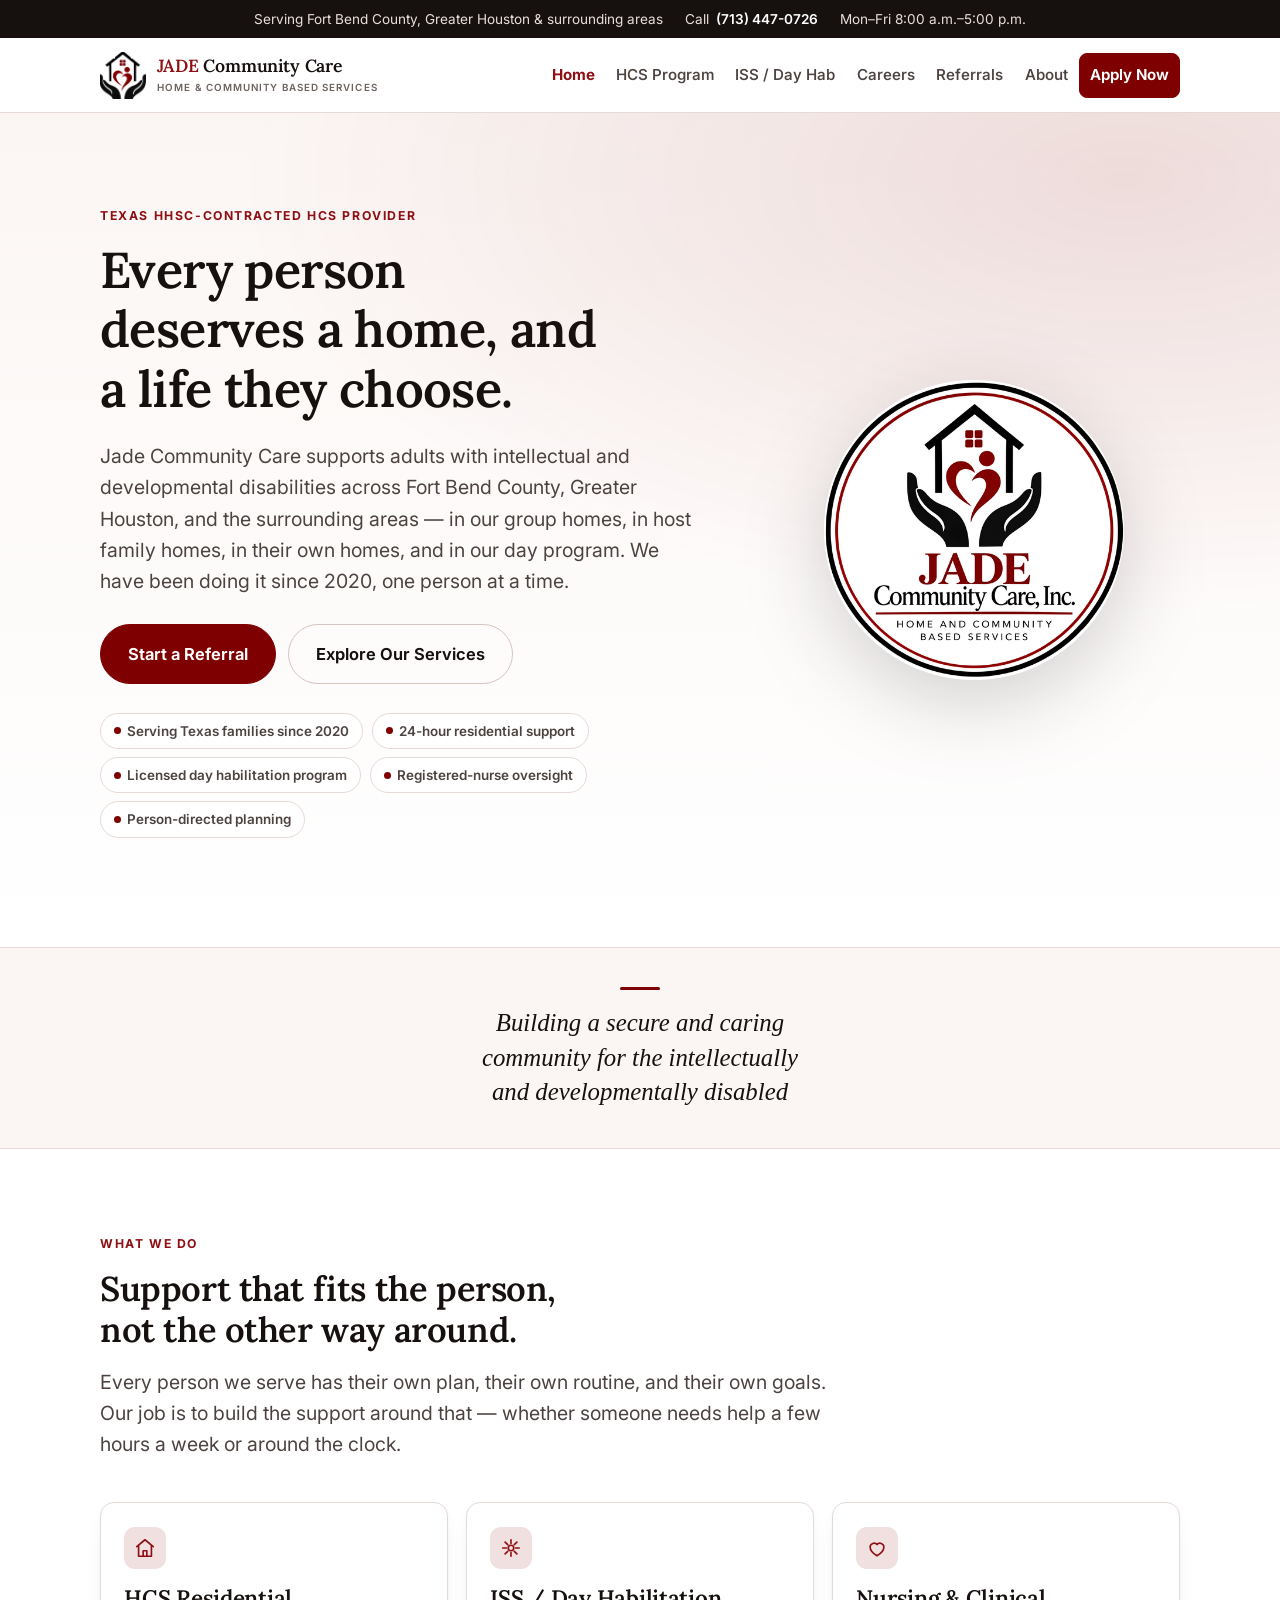
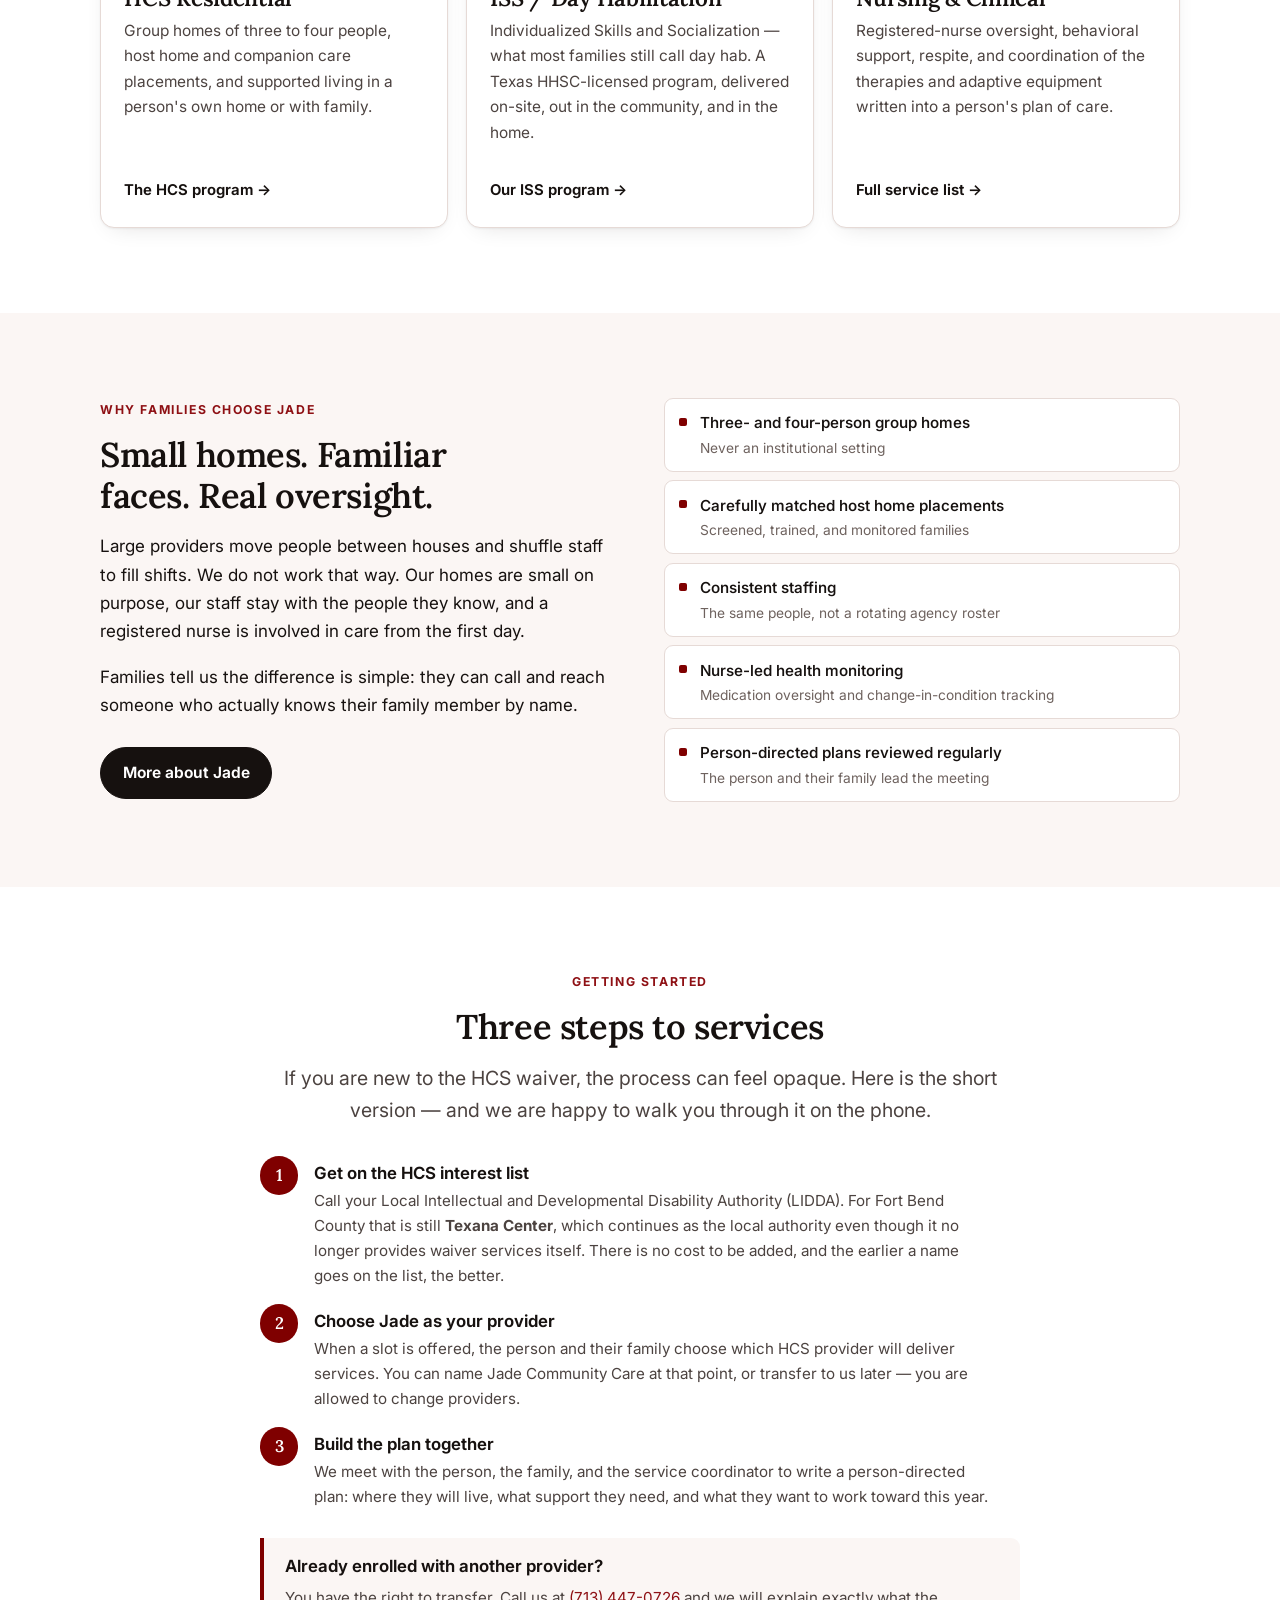
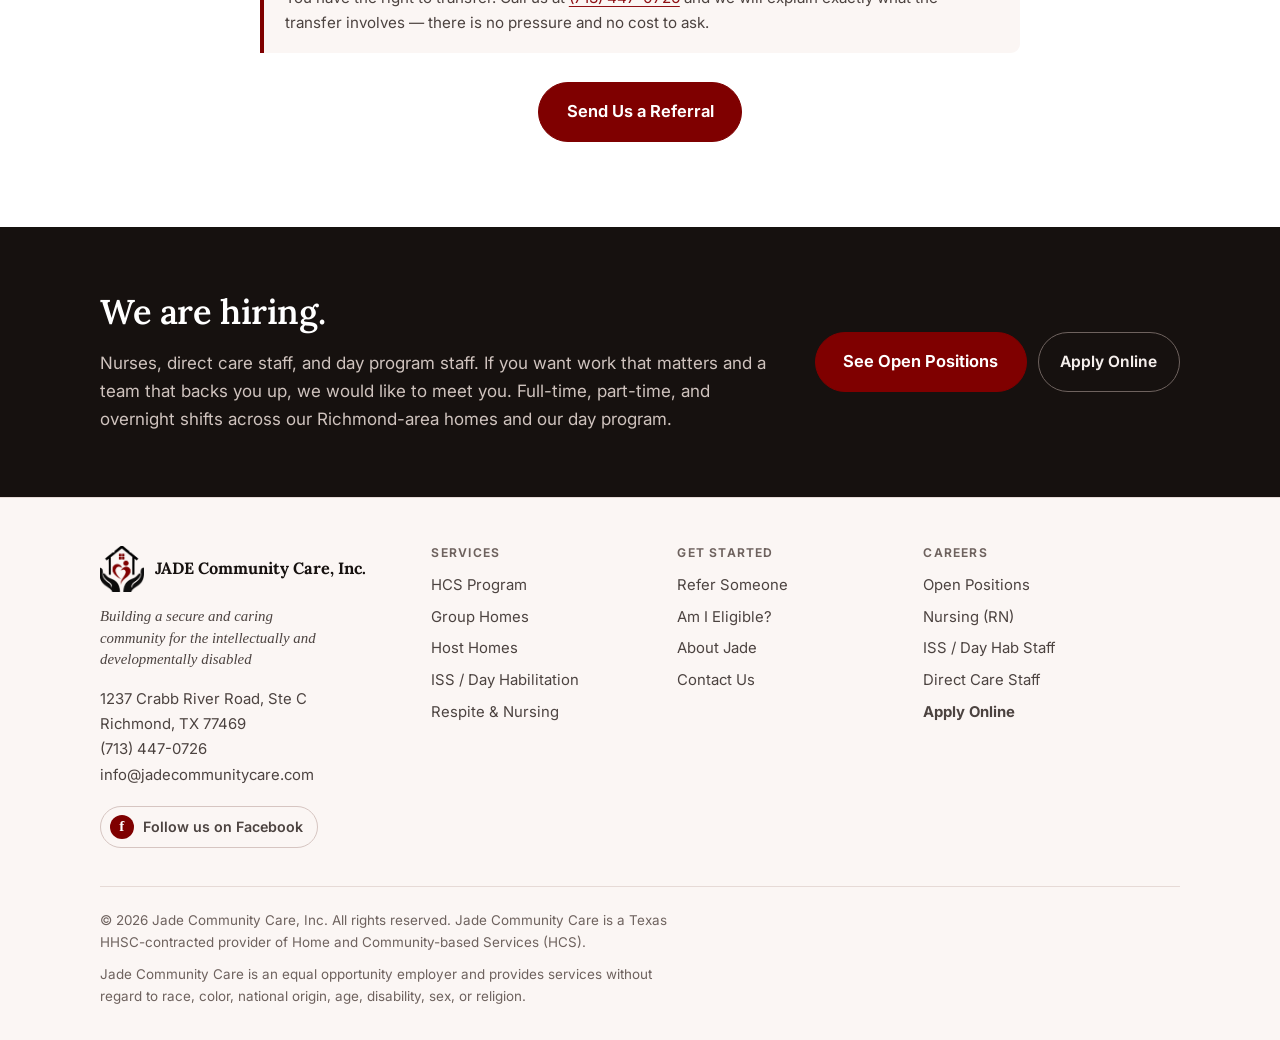
==== commit 8745c220: "Add files via upload" ====
--- a/index.html
+++ b/index.html
@@ -28,7 +28,8 @@
   "description": "Texas HHSC-contracted provider of Home and Community-based Services (HCS) and Individualized Skills and Socialization for adults with intellectual and developmental disabilities in Fort Bend County, Greater Houston, and surrounding areas.",
   "url": "https://jadecommunitycare.com/",
   "logo": "https://jadecommunitycare.com/assets/logo-512.png",
-  "telephone": "(281) 342-1995",
+  "slogan": "Building a secure and caring community for the intellectually and developmentally disabled",
+  "telephone": "(713) 447-0726",
   "email": "info@jadecommunitycare.com",
   "address": {
     "@type": "PostalAddress",
@@ -52,7 +53,7 @@
 <a class="skip" href="#main">Skip to main content</a>
 <div class="topbar"><div class="wrap">
   <span>Serving Fort Bend County, Greater Houston &amp; surrounding areas</span>
-  <span>Call <a href="tel:+12813421995">(281) 342-1995</a></span>
+  <span>Call <a href="tel:+17134470726">(713) 447-0726</a></span>
   <span>Mon&ndash;Fri 8:00&nbsp;a.m.&ndash;5:00&nbsp;p.m.</span>
 </div></div>
 <header class="site-header"><div class="wrap">
@@ -92,6 +93,10 @@
     </ul>
   </div>
   <div class="hero-art"><img src="assets/logo-512.png" alt="Jade Community Care, Inc. logo" width="512" height="512"></div>
+</div></section>
+
+<section class="motto-band"><div class="wrap">
+  <p class="motto">Building a secure and caring community for the intellectually and developmentally disabled</p>
 </div></section>
 
 <section class="section"><div class="wrap">
@@ -182,7 +187,7 @@
     </ol>
     <div class="callout">
       <h4>Already enrolled with another provider?</h4>
-      <p>You have the right to transfer. Call us at <a href="tel:+12813421995">(281) 342-1995</a>
+      <p>You have the right to transfer. Call us at <a href="tel:+17134470726">(713) 447-0726</a>
       and we will explain exactly what the transfer involves &mdash; there is no pressure and no cost
       to ask.</p>
     </div>
@@ -207,9 +212,10 @@
         <img src="assets/mark.png" alt="" width="44" height="46">
         <b>JADE Community Care, Inc.</b>
       </div>
+      <p class="foot-motto">Building a secure and caring community for the intellectually and developmentally disabled</p>
       <address>
         1237 Crabb River Road, Ste C<br>Richmond, TX 77469<br>
-        <a href="tel:+12813421995">(281) 342-1995</a><br>
+        <a href="tel:+17134470726">(713) 447-0726</a><br>
         <a href="mailto:info@jadecommunitycare.com">info@jadecommunitycare.com</a>
       </address>
       
--- a/assets/styles.css
+++ b/assets/styles.css
@@ -641,3 +641,56 @@
 }
 .social:hover { border-color: var(--ink-3); color: var(--ink) !important; }
 @media print { .social { display: none; } }
+
+/* ---------- motto ---------- */
+
+.motto-band {
+  background: var(--cream);
+  border-bottom: 1px solid var(--line);
+  padding-block: clamp(1.6rem, 1.1rem + 1.8vw, 2.4rem);
+}
+.motto {
+  font-family: var(--serif);
+  font-size: clamp(1.12rem, 1rem + .75vw, 1.55rem);
+  font-weight: 500;
+  font-style: italic;
+  line-height: 1.4;
+  color: var(--ink);
+  text-align: center;
+  max-width: 34ch;
+  margin-inline: auto;
+  position: relative;
+  text-wrap: balance;
+}
+.motto::before {
+  content: "";
+  display: block;
+  width: 40px;
+  height: 3px;
+  border-radius: 2px;
+  background: var(--red);
+  margin: 0 auto 1rem;
+}
+.motto--left {
+  text-align: left;
+  margin-inline: 0;
+  margin-top: 1.6rem;
+  max-width: 30ch;
+  font-size: clamp(1.08rem, 1rem + .5vw, 1.3rem);
+}
+.motto--left::before { margin-left: 0; margin-right: 0; }
+
+.foot-motto {
+  font-family: var(--serif);
+  font-style: italic;
+  font-size: .93rem;
+  line-height: 1.45;
+  color: var(--ink-2);
+  max-width: 32ch;
+  margin: 0 0 1rem;
+}
+
+@media print {
+  .motto-band, .foot-motto { display: none; }
+  .motto--left { display: none; }
+}
